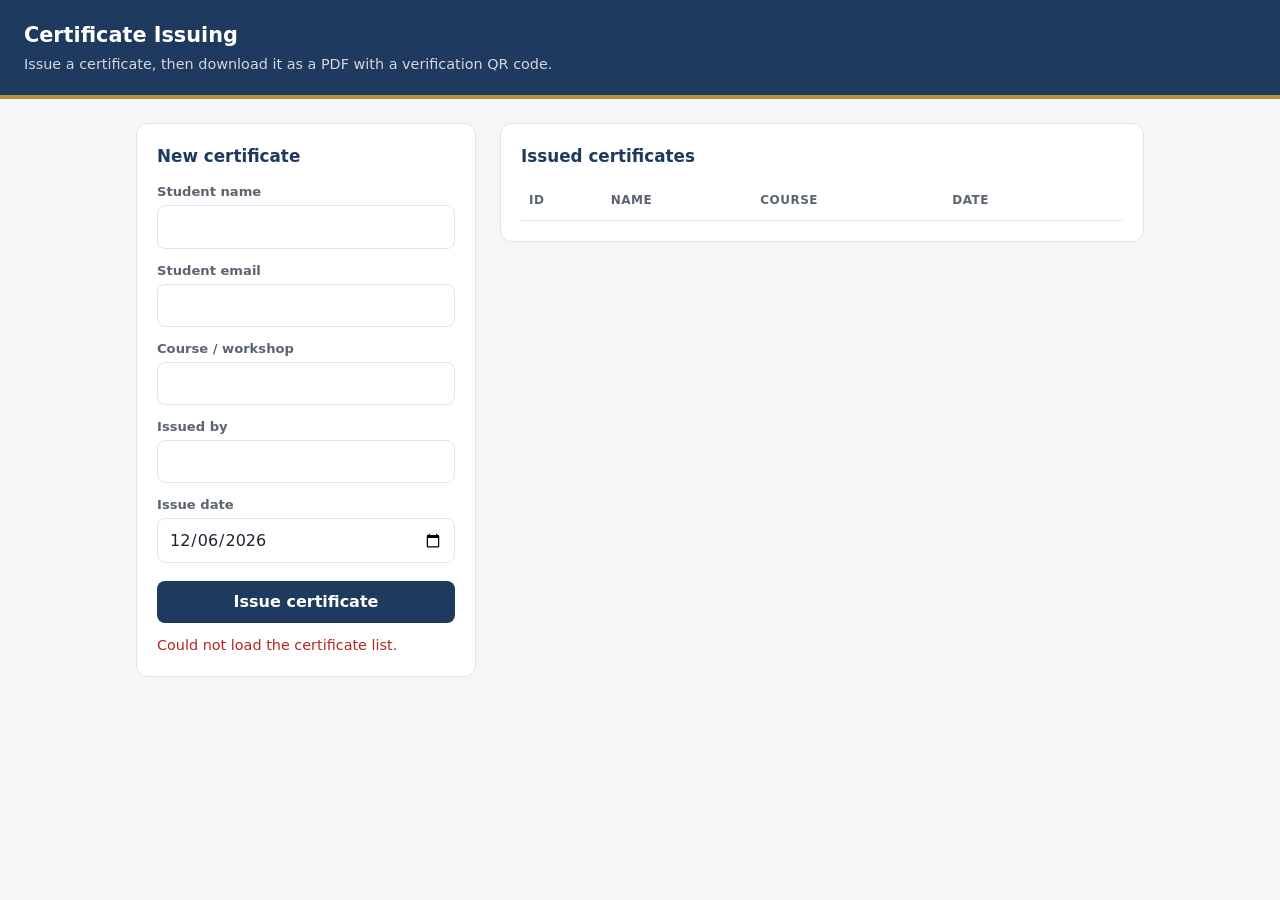
==== templates/issue.html @ 847aa244 "Add certificate PDF with QR code and issuing page" ====
<!doctype html>
<html lang="en">
<head>
  <meta charset="utf-8">
  <meta name="viewport" content="width=device-width, initial-scale=1">
  <title>Issue Certificates</title>
  <style>
    :root {
      --navy: #1f3a5f; --gold: #b8923b; --bg: #f5f6f8; --card: #ffffff;
      --text: #1d2733; --muted: #5b6470; --line: #e2e5ea;
      --ok: #1d7a46; --err: #b3261e;
    }
    * { box-sizing: border-box; }
    body { margin: 0; font-family: system-ui, -apple-system, "Segoe UI", Roboto, sans-serif;
           background: var(--bg); color: var(--text); line-height: 1.45; }
    header { background: var(--navy); color: #fff; padding: 20px 24px; border-bottom: 4px solid var(--gold); }
    header h1 { margin: 0; font-size: 1.3rem; }
    header p { margin: 4px 0 0; opacity: .8; font-size: .9rem; }
    main { max-width: 1040px; margin: 24px auto; padding: 0 16px; display: grid; gap: 24px;
           grid-template-columns: minmax(0, 1fr); align-items: start; }
    @media (min-width: 860px) { main { grid-template-columns: 340px minmax(0, 1fr); } }
    .card { background: var(--card); border: 1px solid var(--line); border-radius: 12px; padding: 20px; }
    h2 { margin: 0 0 14px; font-size: 1.05rem; color: var(--navy); }
    label { display: block; font-size: .82rem; font-weight: 600; margin: 12px 0 4px; color: var(--muted); }
    input { width: 100%; padding: 9px 11px; border: 1px solid var(--line); border-radius: 8px;
            font: inherit; background: #fff; color: var(--text); }
    input:focus { outline: 2px solid var(--gold); outline-offset: 1px; border-color: var(--gold); }
    .btn { display: inline-block; padding: 9px 16px; border: 0; border-radius: 8px; background: var(--navy);
           color: #fff; font: inherit; font-weight: 600; text-decoration: none; cursor: pointer; }
    .btn:hover { background: #162b47; }
    .btn:disabled { opacity: .6; cursor: wait; }
    .btn.secondary { background: #fff; color: var(--navy); border: 1px solid var(--navy); }
    .btn.secondary:hover { background: #eef2f7; }
    .btn.small { padding: 5px 10px; font-size: .82rem; }
    form .btn { width: 100%; margin-top: 18px; }
    .msg { margin-top: 12px; font-size: .9rem; color: var(--err); min-height: 1.2em; }
    #result { margin-top: 18px; padding-top: 16px; border-top: 1px dashed var(--line); text-align: center; }
    #result h3 { margin: 0 0 6px; color: var(--ok); font-size: 1rem; }
    #result img { margin: 10px 0; border: 1px solid var(--line); border-radius: 8px; padding: 6px; background: #fff; }
    .actions { display: flex; gap: 8px; justify-content: center; flex-wrap: wrap; }
    .mono { font-family: ui-monospace, Consolas, monospace; font-size: .85rem; word-break: break-all; }
    .table-wrap { overflow-x: auto; }
    table { width: 100%; border-collapse: collapse; font-size: .9rem; }
    th, td { text-align: left; padding: 10px 8px; border-bottom: 1px solid var(--line); vertical-align: middle; }
    th { font-size: .75rem; text-transform: uppercase; letter-spacing: .04em; color: var(--muted); }
    td.row-actions { white-space: nowrap; display: flex; gap: 6px; }
    #empty { color: var(--muted); text-align: center; padding: 24px 0 8px; }
  </style>
</head>
<body>
  <header>
    <h1>Certificate Issuing</h1>
    <p>Issue a certificate, then download it as a PDF with a verification QR code.</p>
  </header>

  <main>
    <section class="card">
      <h2>New certificate</h2>
      <form id="issue-form" autocomplete="off">
        <label for="name">Student name</label>
        <input id="name" name="name" required maxlength="120">

        <label for="email">Student email</label>
        <input id="email" name="email" type="email" required maxlength="160">

        <label for="course_name">Course / workshop</label>
        <input id="course_name" name="course_name" required maxlength="160">

        <label for="issued_by">Issued by</label>
        <input id="issued_by" name="issued_by" required maxlength="160">

        <label for="issue_date">Issue date</label>
        <input id="issue_date" name="issue_date" type="date" required>

        <button class="btn" type="submit">Issue certificate</button>
        <div class="msg" id="msg" role="alert"></div>
      </form>
      <div id="result" hidden></div>
    </section>

    <section class="card">
      <h2>Issued certificates</h2>
      <div class="table-wrap">
        <table>
          <thead>
            <tr><th>ID</th><th>Name</th><th>Course</th><th>Date</th><th></th></tr>
          </thead>
          <tbody id="rows"></tbody>
        </table>
      </div>
      <p id="empty" hidden>No certificates yet. Issue the first one.</p>
    </section>
  </main>

  <script>
    const $ = (selector) => document.querySelector(selector);
    const form = $("#issue-form");
    const msg = $("#msg");
    const result = $("#result");
    const rows = $("#rows");
    const empty = $("#empty");

    // Build elements with textContent only, so names typed by users can never inject HTML.
    function el(tag, props = {}, ...children) {
      const node = Object.assign(document.createElement(tag), props);
      children.forEach((child) => node.append(child));
      return node;
    }

    function setDefaultDate() {
      const local = new Date(Date.now() - new Date().getTimezoneOffset() * 60000);
      $("#issue_date").value = local.toISOString().slice(0, 10);
    }

    function setMessage(text) {
      msg.textContent = text || "";
    }

    function showResult(id) {
      const enc = encodeURIComponent(id);
      result.replaceChildren(
        el("h3", { textContent: "Certificate issued" }),
        el("div", { className: "mono", textContent: id }),
        el("img", { src: `/certificates/${enc}/qr.svg`, alt: `QR code for ${id}`, width: 140, height: 140 }),
        el("div", { className: "actions" },
          el("a", { className: "btn", href: `/certificates/${enc}/pdf`, textContent: "Download PDF" }),
          el("a", { className: "btn secondary", href: `/certificates/${enc}/preview`,
                    target: "_blank", rel: "noopener", textContent: "Preview" })
        )
      );
      result.hidden = false;
    }

    async function loadList() {
      try {
        const res = await fetch("/certificates");
        const list = await res.json();
        rows.replaceChildren(...list.map((c) => {
          const enc = encodeURIComponent(c.certificate_id);
          return el("tr", {},
            el("td", { className: "mono", textContent: c.certificate_id }),
            el("td", { textContent: c.name }),
            el("td", { textContent: c.course_name }),
            el("td", { textContent: c.issue_date }),
            el("td", { className: "row-actions" },
              el("a", { className: "btn small", href: `/certificates/${enc}/pdf`, textContent: "PDF" }),
              el("a", { className: "btn small secondary", href: `/certificates/${enc}/preview`,
                        target: "_blank", rel: "noopener", textContent: "View" })
            )
          );
        }));
        empty.hidden = list.length > 0;
      } catch (err) {
        setMessage("Could not load the certificate list.");
      }
    }

    form.addEventListener("submit", async (event) => {
      event.preventDefault();
      setMessage("");
      const button = form.querySelector("button[type=submit]");
      button.disabled = true;
      button.textContent = "Issuing...";
      try {
        const res = await fetch("/certificates", {
          method: "POST",
          headers: { "Content-Type": "application/json" },
          body: JSON.stringify(Object.fromEntries(new FormData(form))),
        });
        const data = await res.json();
        if (!res.ok) throw new Error(data.error || "Could not issue the certificate.");
        showResult(data.certificate_id);
        form.reset();
        setDefaultDate();
        await loadList();
      } catch (err) {
        setMessage(err.message);
      } finally {
        button.disabled = false;
        button.textContent = "Issue certificate";
      }
    });

    setDefaultDate();
    loadList();
  </script>
</body>
</html>
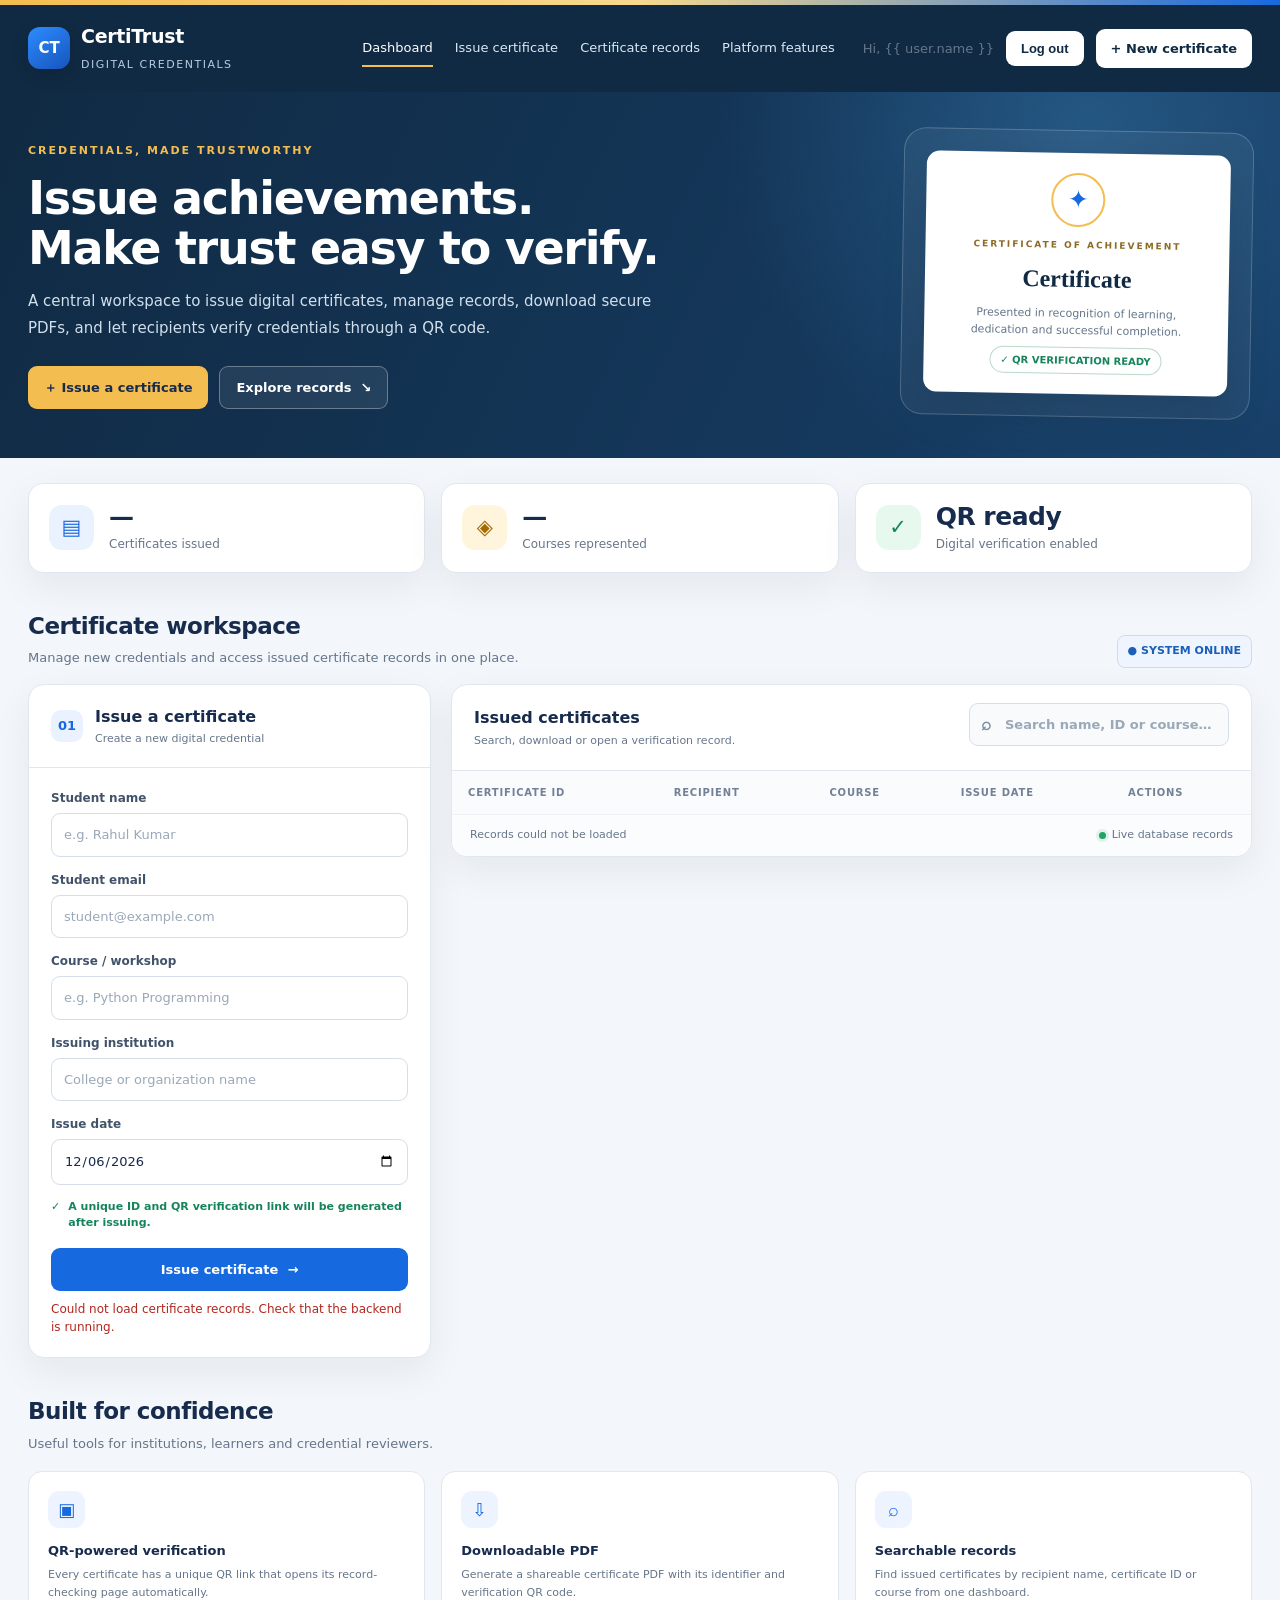
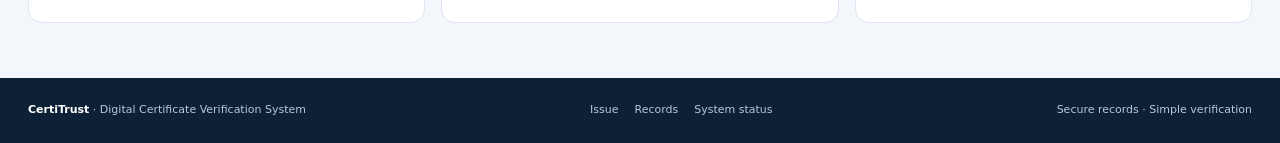
==== commit f31d2686: "Updated Frontend with errors" ====
--- a/templates/issue.html
+++ b/templates/issue.html
@@ -1,188 +1,84 @@
 <!doctype html>
 <html lang="en">
 <head>
-  <meta charset="utf-8">
-  <meta name="viewport" content="width=device-width, initial-scale=1">
-  <title>Issue Certificates</title>
+  <meta charset="utf-8"><meta name="viewport" content="width=device-width, initial-scale=1">
+  <meta name="theme-color" content="#102a43">
+  <title>CertiTrust | Certificate Management</title>
   <style>
-    :root {
-      --navy: #1f3a5f; --gold: #b8923b; --bg: #f5f6f8; --card: #ffffff;
-      --text: #1d2733; --muted: #5b6470; --line: #e2e5ea;
-      --ok: #1d7a46; --err: #b3261e;
-    }
-    * { box-sizing: border-box; }
-    body { margin: 0; font-family: system-ui, -apple-system, "Segoe UI", Roboto, sans-serif;
-           background: var(--bg); color: var(--text); line-height: 1.45; }
-    header { background: var(--navy); color: #fff; padding: 20px 24px; border-bottom: 4px solid var(--gold); }
-    header h1 { margin: 0; font-size: 1.3rem; }
-    header p { margin: 4px 0 0; opacity: .8; font-size: .9rem; }
-    main { max-width: 1040px; margin: 24px auto; padding: 0 16px; display: grid; gap: 24px;
-           grid-template-columns: minmax(0, 1fr); align-items: start; }
-    @media (min-width: 860px) { main { grid-template-columns: 340px minmax(0, 1fr); } }
-    .card { background: var(--card); border: 1px solid var(--line); border-radius: 12px; padding: 20px; }
-    h2 { margin: 0 0 14px; font-size: 1.05rem; color: var(--navy); }
-    label { display: block; font-size: .82rem; font-weight: 600; margin: 12px 0 4px; color: var(--muted); }
-    input { width: 100%; padding: 9px 11px; border: 1px solid var(--line); border-radius: 8px;
-            font: inherit; background: #fff; color: var(--text); }
-    input:focus { outline: 2px solid var(--gold); outline-offset: 1px; border-color: var(--gold); }
-    .btn { display: inline-block; padding: 9px 16px; border: 0; border-radius: 8px; background: var(--navy);
-           color: #fff; font: inherit; font-weight: 600; text-decoration: none; cursor: pointer; }
-    .btn:hover { background: #162b47; }
-    .btn:disabled { opacity: .6; cursor: wait; }
-    .btn.secondary { background: #fff; color: var(--navy); border: 1px solid var(--navy); }
-    .btn.secondary:hover { background: #eef2f7; }
-    .btn.small { padding: 5px 10px; font-size: .82rem; }
-    form .btn { width: 100%; margin-top: 18px; }
-    .msg { margin-top: 12px; font-size: .9rem; color: var(--err); min-height: 1.2em; }
-    #result { margin-top: 18px; padding-top: 16px; border-top: 1px dashed var(--line); text-align: center; }
-    #result h3 { margin: 0 0 6px; color: var(--ok); font-size: 1rem; }
-    #result img { margin: 10px 0; border: 1px solid var(--line); border-radius: 8px; padding: 6px; background: #fff; }
-    .actions { display: flex; gap: 8px; justify-content: center; flex-wrap: wrap; }
-    .mono { font-family: ui-monospace, Consolas, monospace; font-size: .85rem; word-break: break-all; }
-    .table-wrap { overflow-x: auto; }
-    table { width: 100%; border-collapse: collapse; font-size: .9rem; }
-    th, td { text-align: left; padding: 10px 8px; border-bottom: 1px solid var(--line); vertical-align: middle; }
-    th { font-size: .75rem; text-transform: uppercase; letter-spacing: .04em; color: var(--muted); }
-    td.row-actions { white-space: nowrap; display: flex; gap: 6px; }
-    #empty { color: var(--muted); text-align: center; padding: 24px 0 8px; }
+    :root{--navy:#102a43;--navy2:#173f68;--blue:#1769e0;--blue2:#0d55bd;--gold:#f4bd50;--bg:#f3f6fa;--card:#fff;--ink:#172b4d;--muted:#66768a;--line:#dfe7f0;--green:#16845b;--shadow:0 14px 38px #102a4310}
+    *{box-sizing:border-box}html{scroll-behavior:smooth}body{margin:0;background:var(--bg);color:var(--ink);font-family:Inter,system-ui,-apple-system,"Segoe UI",sans-serif;line-height:1.5}
+    a{color:inherit;text-decoration:none}.topline{height:5px;background:linear-gradient(90deg,var(--gold),#f7d98e,var(--blue))}.navbar{background:var(--navy);color:#fff}.nav-inner{max-width:1320px;margin:auto;padding:17px 28px;display:flex;align-items:center;gap:28px}.brand{display:flex;align-items:center;gap:11px;min-width:235px}.brand-mark{width:42px;height:42px;border-radius:12px;background:linear-gradient(145deg,#2d8cff,#1654bd);display:grid;place-items:center;font-weight:900;font-size:15px;box-shadow:0 6px 16px #0002}.brand-name{font-weight:800;font-size:19px;letter-spacing:-.3px}.brand-sub{font-size:11px;color:#b9cce0;letter-spacing:1.5px;text-transform:uppercase}.navlinks{display:flex;align-items:center;gap:22px;margin-left:auto;font-size:13px;color:#dce8f4}.navlinks a{padding:8px 0;border-bottom:2px solid transparent}.navlinks a:hover,.navlinks a.active{color:#fff;border-color:var(--gold)}.nav-cta{padding:10px 15px;border-radius:9px;background:#fff;color:var(--navy);font-size:13px;font-weight:800}
+    .hero{background:radial-gradient(circle at 85% 10%,#245783 0,transparent 32%),linear-gradient(115deg,#102a43,#173f68);color:white;overflow:hidden}.hero-inner{max-width:1320px;margin:auto;padding:38px 28px 42px;display:grid;grid-template-columns:1.25fr .75fr;align-items:center;gap:30px}.eyebrow{font-size:11px;letter-spacing:2px;font-weight:800;color:var(--gold);text-transform:uppercase}.hero h1{font-size:clamp(30px,4vw,46px);line-height:1.1;letter-spacing:-1.3px;margin:12px 0 14px;max-width:680px}.hero p{margin:0;color:#d2e0ed;max-width:630px;font-size:15px;line-height:1.8}.hero-actions{display:flex;gap:11px;flex-wrap:wrap;margin-top:24px}.button{border:0;border-radius:9px;display:inline-flex;justify-content:center;align-items:center;gap:9px;padding:11px 16px;font:inherit;font-size:13px;font-weight:800;cursor:pointer;transition:transform .15s,background .15s}.button:hover{transform:translateY(-1px)}.button.primary{background:var(--gold);color:#172b4d}.button.primary:hover{background:#ffd16c}.button.light{background:#ffffff13;border:1px solid #ffffff52;color:white}.hero-art{justify-self:end;width:min(100%,350px);padding:22px;border:1px solid #ffffff35;background:#ffffff0d;border-radius:22px;transform:rotate(1deg)}.certificate-preview{background:#fff;color:var(--navy);border-radius:13px;padding:20px;text-align:center;box-shadow:0 18px 45px #0002}.cert-icon{width:54px;height:54px;border:2px solid var(--gold);border-radius:50%;display:grid;place-items:center;margin:0 auto 12px;font-size:25px;color:var(--blue)}.certificate-preview .mini-label{font-size:9px;letter-spacing:2px;color:#8c6b25;font-weight:800}.certificate-preview h3{font-family:Georgia,serif;font-size:24px;margin:8px 0}.certificate-preview p{font-size:11px;color:#65768a;line-height:1.6}.seal{display:inline-block;margin-top:7px;border:1px solid #b9d9c8;color:var(--green);border-radius:99px;padding:5px 10px;font-size:10px;font-weight:800}
+    .container{max-width:1320px;margin:0 auto;padding:26px 28px 55px}.stats{display:grid;grid-template-columns:repeat(3,minmax(0,1fr));gap:16px;margin-top:-1px}.stat{display:flex;align-items:center;gap:15px;background:#fff;border:1px solid var(--line);border-radius:15px;padding:19px 20px;box-shadow:var(--shadow)}.stat-icon{width:45px;height:45px;border-radius:13px;background:#eaf2ff;color:var(--blue);display:grid;place-items:center;font-size:21px}.stat:nth-child(2) .stat-icon{background:#fff5dc;color:#a66a00}.stat:nth-child(3) .stat-icon{background:#e7f8ef;color:var(--green)}.stat-number{font-size:25px;line-height:1.1;font-weight:850;letter-spacing:-.5px}.stat-label{font-size:12px;color:var(--muted);margin-top:4px}
+    .section-heading{display:flex;align-items:end;justify-content:space-between;gap:15px;margin:36px 0 16px}.section-heading h2{margin:0;font-size:23px;letter-spacing:-.5px}.section-heading p{margin:5px 0 0;color:var(--muted);font-size:13px}.section-tag{border:1px solid #cbdcf2;background:#eef5ff;color:#1b5fb8;padding:7px 10px;border-radius:8px;font-size:11px;font-weight:800;white-space:nowrap}
+    .workspace{display:grid;grid-template-columns:minmax(300px,.78fr) minmax(0,1.55fr);gap:20px;align-items:start}.panel{background:var(--card);border:1px solid var(--line);border-radius:16px;box-shadow:var(--shadow);overflow:hidden}.panel-head{padding:20px 22px;border-bottom:1px solid var(--line);display:flex;align-items:center;gap:12px}.panel-head .step{display:grid;place-items:center;width:32px;height:32px;border-radius:10px;background:#eaf2ff;color:var(--blue);font-size:13px;font-weight:900}.panel-head h3{font-size:16px;margin:0}.panel-head p{font-size:11px;color:var(--muted);margin:2px 0 0}.panel-body{padding:21px 22px}.field{margin-bottom:14px}label{display:block;font-size:12px;font-weight:750;margin-bottom:6px;color:#40536b}input{width:100%;padding:11px 12px;border:1px solid #d4deea;border-radius:9px;font:inherit;font-size:13px;background:#fff;color:var(--ink);transition:border .15s,box-shadow .15s}input:focus{outline:none;border-color:var(--blue);box-shadow:0 0 0 3px #1769e01a}input::placeholder{color:#9aa8b8}.form-note{display:flex;gap:8px;align-items:start;font-size:11px;color:var(--muted);line-height:1.5;margin:8px 0 16px}.form-note span{color:var(--green);font-weight:900}.submit{width:100%;background:var(--blue);color:white;padding:12px}.submit:hover{background:var(--blue2)}.msg{font-size:12px;color:#b3261e;min-height:17px;margin-top:9px}.result{margin-top:14px;padding:14px;border:1px solid #cbe8d5;background:#f0fbf4;border-radius:12px;text-align:center}.result h3{margin:0 0 5px;color:var(--green);font-size:14px}.result .mono{font-family:ui-monospace,Consolas,monospace;font-size:12px;overflow-wrap:anywhere}.result img{display:block;margin:12px auto;border:1px solid var(--line);border-radius:9px;padding:5px;background:#fff}.actions{display:flex;gap:7px;justify-content:center;flex-wrap:wrap}.button.small{padding:8px 10px;font-size:11px}.button.outline{background:#fff;color:var(--navy);border:1px solid #bdcadd}
+    .list-head{display:flex;justify-content:space-between;align-items:center;gap:14px;padding:18px 22px;border-bottom:1px solid var(--line)}.list-title{font-size:16px;font-weight:800}.list-subtitle{font-size:11px;color:var(--muted);margin-top:3px}.search{position:relative;width:min(100%,260px)}.search input{padding-left:35px;background:#f8fafc}.search-icon{position:absolute;left:12px;top:9px;color:#7b8da1;font-size:17px}.table-wrap{overflow:auto}table{width:100%;border-collapse:collapse;white-space:nowrap}th,td{text-align:left;padding:14px 16px;border-bottom:1px solid #edf1f6;vertical-align:middle}th{background:#f9fbfd;color:#738195;font-size:10px;letter-spacing:.8px;text-transform:uppercase;font-weight:850}td{font-size:12px;color:#30445c}tbody tr:hover{background:#f8fbff}.mono{font-family:ui-monospace,Consolas,monospace;font-size:11px}.name-cell{font-weight:750;color:#203b5a}.course-pill{display:inline-block;background:#eef4fb;color:#365b84;border-radius:6px;padding:4px 7px;font-size:10px;font-weight:750}.row-actions{display:flex;gap:6px}.empty{padding:35px 16px;text-align:center;color:var(--muted);font-size:13px}.empty strong{display:block;color:var(--ink);margin-bottom:4px}.table-foot{display:flex;align-items:center;justify-content:space-between;gap:10px;padding:12px 18px;color:var(--muted);font-size:11px;background:#fbfcfe}.table-foot .live{display:inline-flex;align-items:center;gap:6px}.dot{width:7px;height:7px;border-radius:50%;background:#20a464;box-shadow:0 0 0 3px #20a46420}
+    .features{display:grid;grid-template-columns:repeat(3,minmax(0,1fr));gap:16px;margin-top:18px}.feature{padding:19px;background:#fff;border:1px solid var(--line);border-radius:14px}.feature-icon{width:37px;height:37px;border-radius:11px;display:grid;place-items:center;background:#edf4ff;color:var(--blue);font-size:18px}.feature h3{margin:13px 0 5px;font-size:13px}.feature p{margin:0;color:var(--muted);font-size:11px;line-height:1.7}.footer{background:#0c2135;color:#b8c8d9;padding:24px 28px}.footer-inner{max-width:1320px;margin:auto;display:flex;justify-content:space-between;align-items:center;gap:15px;font-size:11px}.footer strong{color:white}.footer-links{display:flex;gap:16px}.footer a:hover{color:white}
+    @media(max-width:980px){.hero-inner{grid-template-columns:1fr .65fr}.workspace{grid-template-columns:1fr}.navlinks{gap:12px}.brand{min-width:auto}}@media(max-width:700px){.nav-inner{padding:14px 18px;flex-wrap:wrap}.navlinks{order:3;width:100%;overflow:auto;margin:0}.nav-cta{margin-left:auto}.hero-inner{grid-template-columns:1fr;padding:31px 20px}.hero-art{display:none}.container{padding:20px 16px 40px}.stats{grid-template-columns:1fr}.section-heading{align-items:start;flex-direction:column}.features{grid-template-columns:1fr}.list-head{align-items:start;flex-direction:column}.search{width:100%}.panel-body{padding:17px}.panel-head{padding:17px}.footer-inner{flex-direction:column;align-items:start}.workspace{gap:15px}}
+  
+    .account-links{display:flex;align-items:center;gap:10px;font-size:13px;color:var(--muted)}.account-links form{margin:0}.account-links button{border:1px solid var(--line);background:#fff;color:var(--navy);padding:9px 12px;border-radius:9px;font-weight:700}
+    @media(max-width:760px){.nav-inner{flex-wrap:wrap;gap:12px;padding:12px 16px}.navlinks{order:3;width:100%;overflow-x:auto;white-space:nowrap;gap:18px;padding-bottom:4px}.nav-cta{font-size:12px;padding:9px 11px}.user-chip{display:none}.hero-inner{grid-template-columns:1fr!important;padding:30px 18px!important}.hero-art{display:none!important}.container{padding-left:14px!important;padding-right:14px!important}.workspace{grid-template-columns:1fr!important}.panel{min-width:0}.table-wrap{overflow-x:auto}.table-wrap table{min-width:650px}.stats{grid-template-columns:1fr!important;gap:10px}.section-heading{align-items:flex-start;gap:12px;flex-direction:column}.list-head{align-items:stretch!important}.search{width:100%!important}.footer-inner{gap:12px;padding:18px!important}.account-links{margin-left:auto}}
+
   </style>
 </head>
 <body>
-  <header>
-    <h1>Certificate Issuing</h1>
-    <p>Issue a certificate, then download it as a PDF with a verification QR code.</p>
-  </header>
-
-  <main>
-    <section class="card">
-      <h2>New certificate</h2>
-      <form id="issue-form" autocomplete="off">
-        <label for="name">Student name</label>
-        <input id="name" name="name" required maxlength="120">
-
-        <label for="email">Student email</label>
-        <input id="email" name="email" type="email" required maxlength="160">
-
-        <label for="course_name">Course / workshop</label>
-        <input id="course_name" name="course_name" required maxlength="160">
-
-        <label for="issued_by">Issued by</label>
-        <input id="issued_by" name="issued_by" required maxlength="160">
-
-        <label for="issue_date">Issue date</label>
-        <input id="issue_date" name="issue_date" type="date" required>
-
-        <button class="btn" type="submit">Issue certificate</button>
-        <div class="msg" id="msg" role="alert"></div>
-      </form>
-      <div id="result" hidden></div>
+  <div class="topline"></div>
+  <nav class="navbar"><div class="nav-inner">
+    <a class="brand" href="/" aria-label="CertiTrust home"><span class="brand-mark">CT</span><span><span class="brand-name">CertiTrust</span><br><span class="brand-sub">Digital credentials</span></span></a>
+    <div class="navlinks"><a class="active" href="#dashboard">Dashboard</a><a href="#issue">Issue certificate</a><a href="#records">Certificate records</a><a href="#features">Platform features</a></div>
+    <div style="display:flex;align-items:center;gap:12px"><span class="user-chip" style="font-size:13px;color:var(--muted)">Hi, {{ user.name }}</span><form method="post" action="/logout" style="margin:0"><button class="nav-cta" type="submit" style="border:0;cursor:pointer">Log out</button></form><a class="nav-cta" href="#issue">+ New certificate</a></div>
+  </div></nav>
+  <section class="hero"><div class="hero-inner">
+    <div><span class="eyebrow">CREDENTIALS, MADE TRUSTWORTHY</span><h1>Issue achievements.<br>Make trust easy to verify.</h1><p>A central workspace to issue digital certificates, manage records, download secure PDFs, and let recipients verify credentials through a QR code.</p><div class="hero-actions"><a class="button primary" href="#issue">＋ Issue a certificate</a><a class="button light" href="#records">Explore records <span aria-hidden="true">↘</span></a></div></div>
+    <div class="hero-art" aria-hidden="true"><div class="certificate-preview"><div class="cert-icon">✦</div><div class="mini-label">CERTIFICATE OF ACHIEVEMENT</div><h3>Certificate</h3><p>Presented in recognition of learning,<br>dedication and successful completion.</p><div class="seal">✓ QR VERIFICATION READY</div></div></div>
+  </div></section>
+  <div class="container" id="dashboard">
+    <section class="stats" aria-label="Certificate statistics">
+      <div class="stat"><div class="stat-icon">▤</div><div><div class="stat-number" id="total-count">—</div><div class="stat-label">Certificates issued</div></div></div>
+      <div class="stat"><div class="stat-icon">◈</div><div><div class="stat-number" id="course-count">—</div><div class="stat-label">Courses represented</div></div></div>
+      <div class="stat"><div class="stat-icon">✓</div><div><div class="stat-number" id="verified-count">QR ready</div><div class="stat-label">Digital verification enabled</div></div></div>
     </section>
-
-    <section class="card">
-      <h2>Issued certificates</h2>
-      <div class="table-wrap">
-        <table>
-          <thead>
-            <tr><th>ID</th><th>Name</th><th>Course</th><th>Date</th><th></th></tr>
-          </thead>
-          <tbody id="rows"></tbody>
-        </table>
-      </div>
-      <p id="empty" hidden>No certificates yet. Issue the first one.</p>
-    </section>
-  </main>
-
+    <div class="section-heading"><div><h2>Certificate workspace</h2><p>Manage new credentials and access issued certificate records in one place.</p></div><span class="section-tag">● SYSTEM ONLINE</span></div>
+    <div class="workspace">
+      <section class="panel" id="issue"><div class="panel-head"><span class="step">01</span><div><h3>Issue a certificate</h3><p>Create a new digital credential</p></div></div>
+        <div class="panel-body"><form id="issue-form" autocomplete="off">
+          <div class="field"><label for="name">Student name</label><input id="name" name="name" placeholder="e.g. Rahul Kumar" required maxlength="120"></div>
+          <div class="field"><label for="email">Student email</label><input id="email" name="email" type="email" placeholder="student@example.com" required maxlength="160"></div>
+          <div class="field"><label for="course_name">Course / workshop</label><input id="course_name" name="course_name" placeholder="e.g. Python Programming" required maxlength="160"></div>
+          <div class="field"><label for="issued_by">Issuing institution</label><input id="issued_by" name="issued_by" placeholder="College or organization name" required maxlength="160"></div>
+          <div class="field"><label for="issue_date">Issue date</label><input id="issue_date" name="issue_date" type="date" required></div>
+          <div class="form-note"><span>✓</span><span>A unique ID and QR verification link will be generated after issuing.</span></div>
+          <button class="button submit" type="submit">Issue certificate <span aria-hidden="true">→</span></button><div class="msg" id="msg" role="alert"></div>
+        </form><div id="result" hidden></div></div>
+      </section>
+      <section class="panel" id="records"><div class="list-head"><div><div class="list-title">Issued certificates</div><div class="list-subtitle">Search, download or open a verification record.</div></div><label class="search"><span class="search-icon">⌕</span><input id="record-search" aria-label="Search certificates" placeholder="Search name, ID or course…"></label></div>
+        <div class="table-wrap"><table><thead><tr><th>Certificate ID</th><th>Recipient</th><th>Course</th><th>Issue date</th><th>Actions</th></tr></thead><tbody id="rows"></tbody></table><div id="empty" class="empty" hidden><strong>No certificates found</strong>Try a different search or issue your first certificate.</div></div>
+        <div class="table-foot"><span id="list-count">Loading records…</span><span class="live"><span class="dot"></span> Live database records</span></div>
+      </section>
+    </div>
+    <div class="section-heading" id="features"><div><h2>Built for confidence</h2><p>Useful tools for institutions, learners and credential reviewers.</p></div></div>
+    <section class="features"><article class="feature"><div class="feature-icon">▣</div><h3>QR-powered verification</h3><p>Every certificate has a unique QR link that opens its record-checking page automatically.</p></article><article class="feature"><div class="feature-icon">⇩</div><h3>Downloadable PDF</h3><p>Generate a shareable certificate PDF with its identifier and verification QR code.</p></article><article class="feature"><div class="feature-icon">⌕</div><h3>Searchable records</h3><p>Find issued certificates by recipient name, certificate ID or course from one dashboard.</p></article></section>
+  </div>
+  <footer class="footer"><div class="footer-inner"><div><strong>CertiTrust</strong> · Digital Certificate Verification System</div><div class="footer-links"><a href="#issue">Issue</a><a href="#records">Records</a><a href="/health" target="_blank" rel="noopener">System status</a></div><div>Secure records · Simple verification</div></div></footer>
   <script>
     const $ = (selector) => document.querySelector(selector);
-    const form = $("#issue-form");
-    const msg = $("#msg");
-    const result = $("#result");
-    const rows = $("#rows");
-    const empty = $("#empty");
-
-    // Build elements with textContent only, so names typed by users can never inject HTML.
-    function el(tag, props = {}, ...children) {
-      const node = Object.assign(document.createElement(tag), props);
-      children.forEach((child) => node.append(child));
-      return node;
+    const form = $("#issue-form"), msg = $("#msg"), result = $("#result"), rows = $("#rows"), empty = $("#empty");
+    const searchBox = $("#record-search"); let allCertificates = [];
+    function el(tag, props = {}, ...children) { const node = Object.assign(document.createElement(tag), props); children.forEach(child => node.append(child)); return node; }
+    function setDefaultDate() { const local = new Date(Date.now() - new Date().getTimezoneOffset() * 60000); $("#issue_date").value = local.toISOString().slice(0,10); }
+    function setMessage(text) { msg.textContent = text || ""; }
+    function showResult(id) { const enc = encodeURIComponent(id); result.className = "result"; result.replaceChildren(el("h3", {textContent:"✓ Certificate issued successfully"}), el("div", {className:"mono",textContent:id}), el("img", {src:`/certificates/${enc}/qr.svg`,alt:`QR code for ${id}`,width:132,height:132}), el("div", {className:"actions"}, el("a",{className:"button small",href:`/certificates/${enc}/pdf`,textContent:"Download PDF"}),el("a",{className:"button small outline",href:`/verify/${enc}`,target:"_blank",rel:"noopener",textContent:"Open verification"}))); result.hidden=false; }
+    function renderList() {
+      const query = searchBox.value.trim().toLowerCase();
+      const filtered = allCertificates.filter(c => [c.certificate_id,c.name,c.course_name,c.issued_by,c.issue_date].some(v => String(v || "").toLowerCase().includes(query)));
+      rows.replaceChildren(...filtered.map(c => { const enc=encodeURIComponent(c.certificate_id); return el("tr",{},el("td",{className:"mono",textContent:c.certificate_id}),el("td",{className:"name-cell",textContent:c.name}),el("td",{},el("span",{className:"course-pill",textContent:c.course_name})),el("td",{textContent:c.issue_date}),el("td",{className:"row-actions"},el("a",{className:"button small",href:`/certificates/${enc}/pdf`,textContent:"PDF"}),el("a",{className:"button small outline",href:`/verify/${enc}`,textContent:"Verify",target:"_blank",rel:"noopener"}))); }));
+      empty.hidden = filtered.length > 0; $("#list-count").textContent = `${filtered.length} of ${allCertificates.length} certificate${allCertificates.length===1?"":"s"} shown`;
+      $("#total-count").textContent = allCertificates.length; $("#course-count").textContent = new Set(allCertificates.map(c => String(c.course_name || "").trim().toLowerCase()).filter(Boolean)).size;
     }
-
-    function setDefaultDate() {
-      const local = new Date(Date.now() - new Date().getTimezoneOffset() * 60000);
-      $("#issue_date").value = local.toISOString().slice(0, 10);
-    }
-
-    function setMessage(text) {
-      msg.textContent = text || "";
-    }
-
-    function showResult(id) {
-      const enc = encodeURIComponent(id);
-      result.replaceChildren(
-        el("h3", { textContent: "Certificate issued" }),
-        el("div", { className: "mono", textContent: id }),
-        el("img", { src: `/certificates/${enc}/qr.svg`, alt: `QR code for ${id}`, width: 140, height: 140 }),
-        el("div", { className: "actions" },
-          el("a", { className: "btn", href: `/certificates/${enc}/pdf`, textContent: "Download PDF" }),
-          el("a", { className: "btn secondary", href: `/certificates/${enc}/preview`,
-                    target: "_blank", rel: "noopener", textContent: "Preview" })
-        )
-      );
-      result.hidden = false;
-    }
-
-    async function loadList() {
-      try {
-        const res = await fetch("/certificates");
-        const list = await res.json();
-        rows.replaceChildren(...list.map((c) => {
-          const enc = encodeURIComponent(c.certificate_id);
-          return el("tr", {},
-            el("td", { className: "mono", textContent: c.certificate_id }),
-            el("td", { textContent: c.name }),
-            el("td", { textContent: c.course_name }),
-            el("td", { textContent: c.issue_date }),
-            el("td", { className: "row-actions" },
-              el("a", { className: "btn small", href: `/certificates/${enc}/pdf`, textContent: "PDF" }),
-              el("a", { className: "btn small secondary", href: `/certificates/${enc}/preview`,
-                        target: "_blank", rel: "noopener", textContent: "View" })
-            )
-          );
-        }));
-        empty.hidden = list.length > 0;
-      } catch (err) {
-        setMessage("Could not load the certificate list.");
-      }
-    }
-
-    form.addEventListener("submit", async (event) => {
-      event.preventDefault();
-      setMessage("");
-      const button = form.querySelector("button[type=submit]");
-      button.disabled = true;
-      button.textContent = "Issuing...";
-      try {
-        const res = await fetch("/certificates", {
-          method: "POST",
-          headers: { "Content-Type": "application/json" },
-          body: JSON.stringify(Object.fromEntries(new FormData(form))),
-        });
-        const data = await res.json();
-        if (!res.ok) throw new Error(data.error || "Could not issue the certificate.");
-        showResult(data.certificate_id);
-        form.reset();
-        setDefaultDate();
-        await loadList();
-      } catch (err) {
-        setMessage(err.message);
-      } finally {
-        button.disabled = false;
-        button.textContent = "Issue certificate";
-      }
-    });
-
-    setDefaultDate();
-    loadList();
+    async function loadList() { try { const res=await fetch("/certificates"); if(!res.ok) throw new Error(); allCertificates=await res.json(); renderList(); } catch(err) { setMessage("Could not load certificate records. Check that the backend is running."); $("#list-count").textContent="Records could not be loaded"; } }
+    searchBox.addEventListener("input",renderList);
+    form.addEventListener("submit",async event=>{ event.preventDefault(); setMessage(""); const button=form.querySelector("button[type=submit]"); button.disabled=true; button.textContent="Issuing certificate…"; try { const res=await fetch("/certificates",{method:"POST",headers:{"Content-Type":"application/json"},body:JSON.stringify(Object.fromEntries(new FormData(form)))}); const data=await res.json(); if(!res.ok) throw new Error(data.error||"Could not issue the certificate."); showResult(data.certificate_id); form.reset(); setDefaultDate(); await loadList(); } catch(err) { setMessage(err.message || "Something went wrong. Please try again."); } finally { button.disabled=false; button.innerHTML='Issue certificate <span aria-hidden="true">→</span>'; } });
+    setDefaultDate(); loadList();
   </script>
 </body>
-</html>+</html>
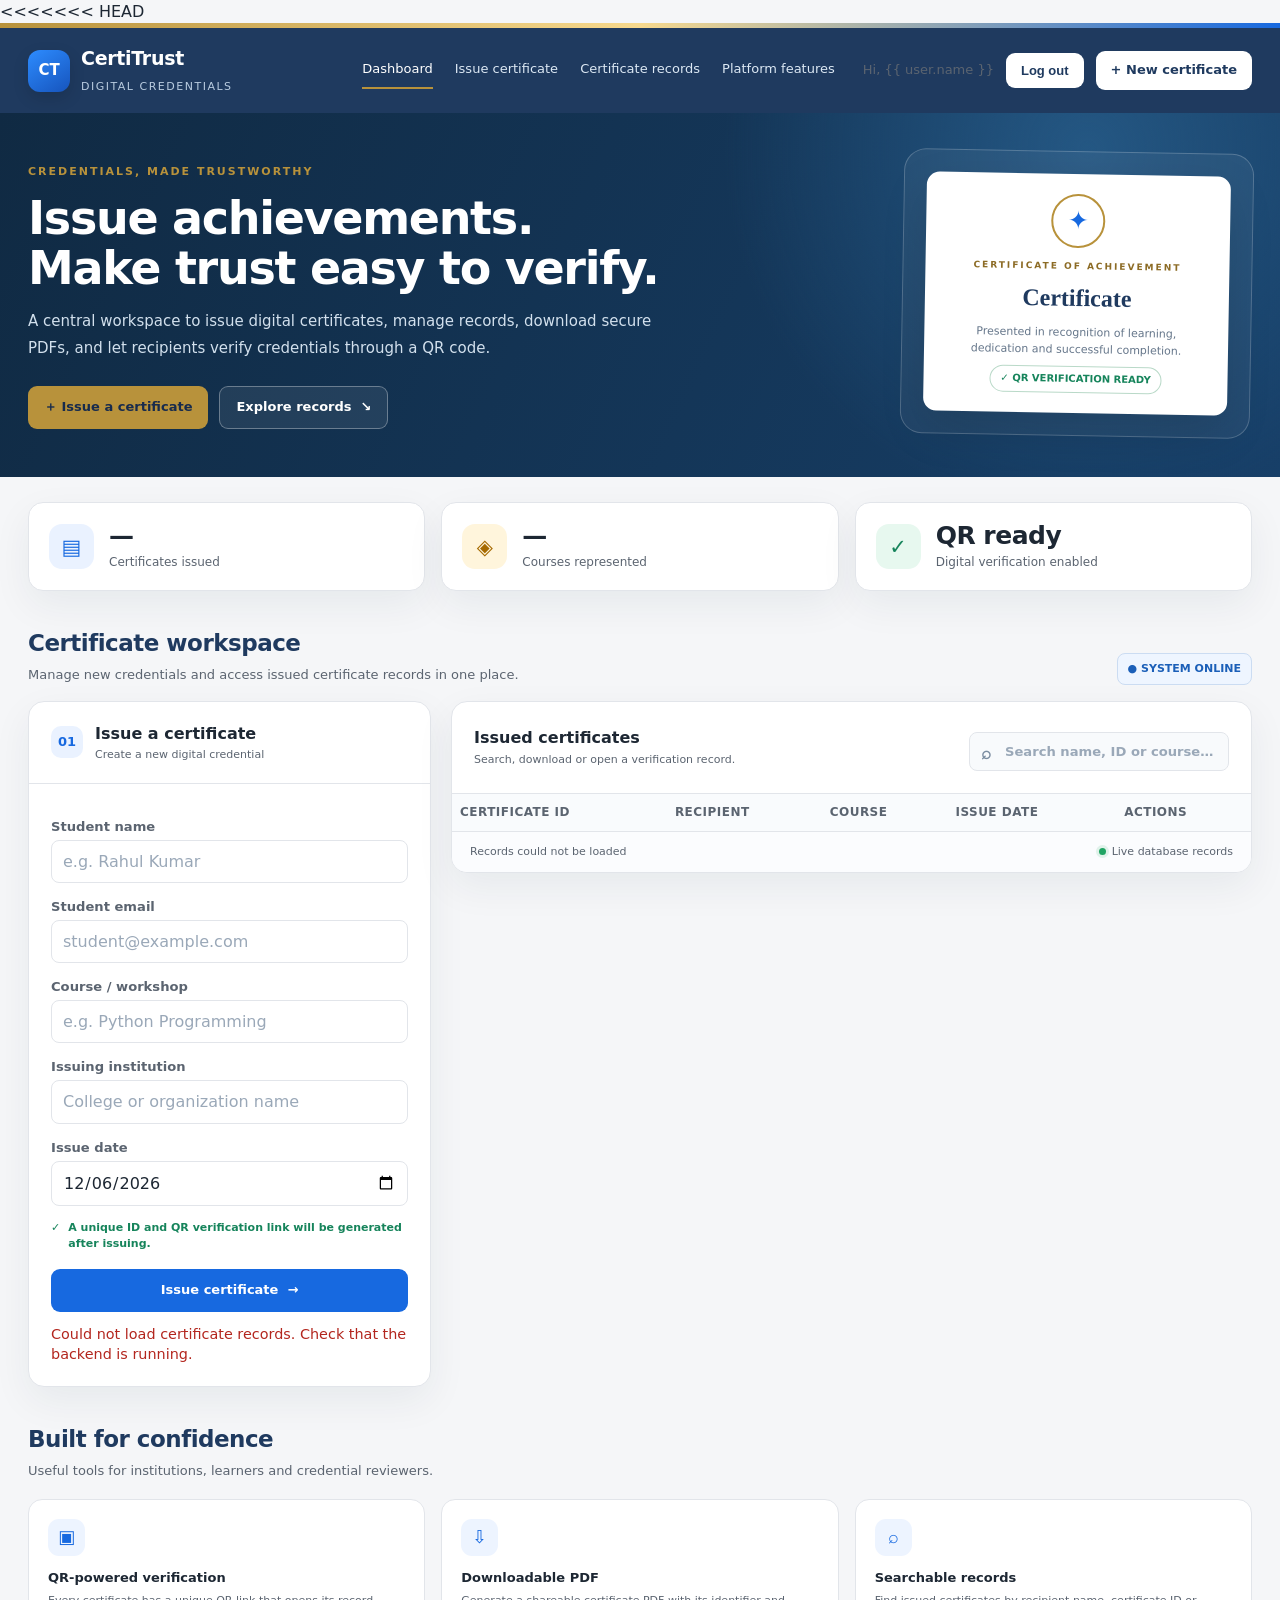
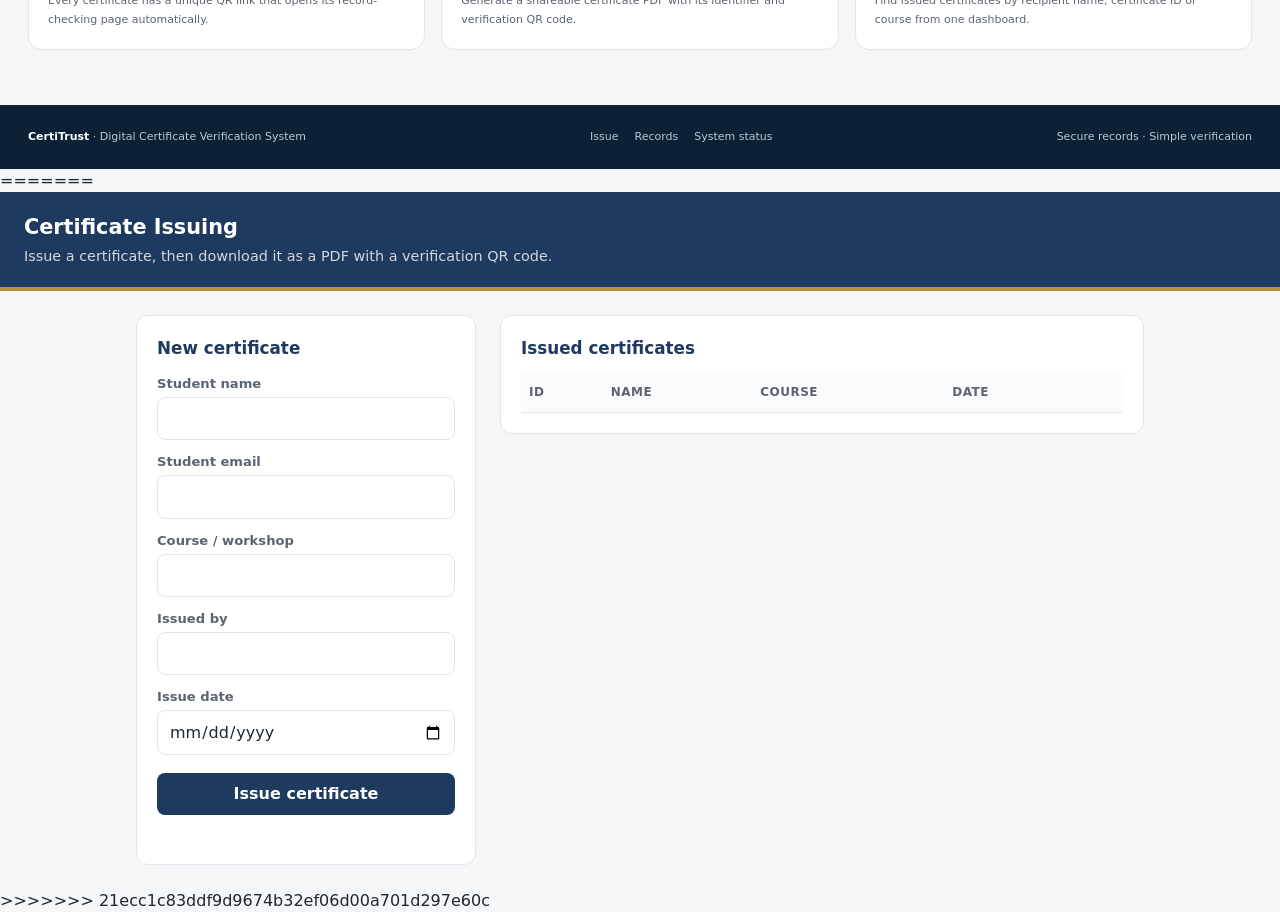
==== commit a9f42944: "Frontend Changes" ====
--- a/templates/issue.html
+++ b/templates/issue.html
@@ -1,6 +1,7 @@
 <!doctype html>
 <html lang="en">
 <head>
+<<<<<<< HEAD
   <meta charset="utf-8"><meta name="viewport" content="width=device-width, initial-scale=1">
   <meta name="theme-color" content="#102a43">
   <title>CertiTrust | Certificate Management</title>
@@ -82,3 +83,190 @@
   </script>
 </body>
 </html>
+=======
+  <meta charset="utf-8">
+  <meta name="viewport" content="width=device-width, initial-scale=1">
+  <title>Issue Certificates</title>
+  <style>
+    :root {
+      --navy: #1f3a5f; --gold: #b8923b; --bg: #f5f6f8; --card: #ffffff;
+      --text: #1d2733; --muted: #5b6470; --line: #e2e5ea;
+      --ok: #1d7a46; --err: #b3261e;
+    }
+    * { box-sizing: border-box; }
+    body { margin: 0; font-family: system-ui, -apple-system, "Segoe UI", Roboto, sans-serif;
+           background: var(--bg); color: var(--text); line-height: 1.45; }
+    header { background: var(--navy); color: #fff; padding: 20px 24px; border-bottom: 4px solid var(--gold); }
+    header h1 { margin: 0; font-size: 1.3rem; }
+    header p { margin: 4px 0 0; opacity: .8; font-size: .9rem; }
+    main { max-width: 1040px; margin: 24px auto; padding: 0 16px; display: grid; gap: 24px;
+           grid-template-columns: minmax(0, 1fr); align-items: start; }
+    @media (min-width: 860px) { main { grid-template-columns: 340px minmax(0, 1fr); } }
+    .card { background: var(--card); border: 1px solid var(--line); border-radius: 12px; padding: 20px; }
+    h2 { margin: 0 0 14px; font-size: 1.05rem; color: var(--navy); }
+    label { display: block; font-size: .82rem; font-weight: 600; margin: 12px 0 4px; color: var(--muted); }
+    input { width: 100%; padding: 9px 11px; border: 1px solid var(--line); border-radius: 8px;
+            font: inherit; background: #fff; color: var(--text); }
+    input:focus { outline: 2px solid var(--gold); outline-offset: 1px; border-color: var(--gold); }
+    .btn { display: inline-block; padding: 9px 16px; border: 0; border-radius: 8px; background: var(--navy);
+           color: #fff; font: inherit; font-weight: 600; text-decoration: none; cursor: pointer; }
+    .btn:hover { background: #162b47; }
+    .btn:disabled { opacity: .6; cursor: wait; }
+    .btn.secondary { background: #fff; color: var(--navy); border: 1px solid var(--navy); }
+    .btn.secondary:hover { background: #eef2f7; }
+    .btn.small { padding: 5px 10px; font-size: .82rem; }
+    form .btn { width: 100%; margin-top: 18px; }
+    .msg { margin-top: 12px; font-size: .9rem; color: var(--err); min-height: 1.2em; }
+    #result { margin-top: 18px; padding-top: 16px; border-top: 1px dashed var(--line); text-align: center; }
+    #result h3 { margin: 0 0 6px; color: var(--ok); font-size: 1rem; }
+    #result img { margin: 10px 0; border: 1px solid var(--line); border-radius: 8px; padding: 6px; background: #fff; }
+    .actions { display: flex; gap: 8px; justify-content: center; flex-wrap: wrap; }
+    .mono { font-family: ui-monospace, Consolas, monospace; font-size: .85rem; word-break: break-all; }
+    .table-wrap { overflow-x: auto; }
+    table { width: 100%; border-collapse: collapse; font-size: .9rem; }
+    th, td { text-align: left; padding: 10px 8px; border-bottom: 1px solid var(--line); vertical-align: middle; }
+    th { font-size: .75rem; text-transform: uppercase; letter-spacing: .04em; color: var(--muted); }
+    td.row-actions { white-space: nowrap; display: flex; gap: 6px; }
+    #empty { color: var(--muted); text-align: center; padding: 24px 0 8px; }
+  </style>
+</head>
+<body>
+  <header>
+    <h1>Certificate Issuing</h1>
+    <p>Issue a certificate, then download it as a PDF with a verification QR code.</p>
+  </header>
+
+  <main>
+    <section class="card">
+      <h2>New certificate</h2>
+      <form id="issue-form" autocomplete="off">
+        <label for="name">Student name</label>
+        <input id="name" name="name" required maxlength="120">
+
+        <label for="email">Student email</label>
+        <input id="email" name="email" type="email" required maxlength="160">
+
+        <label for="course_name">Course / workshop</label>
+        <input id="course_name" name="course_name" required maxlength="160">
+
+        <label for="issued_by">Issued by</label>
+        <input id="issued_by" name="issued_by" required maxlength="160">
+
+        <label for="issue_date">Issue date</label>
+        <input id="issue_date" name="issue_date" type="date" required>
+
+        <button class="btn" type="submit">Issue certificate</button>
+        <div class="msg" id="msg" role="alert"></div>
+      </form>
+      <div id="result" hidden></div>
+    </section>
+
+    <section class="card">
+      <h2>Issued certificates</h2>
+      <div class="table-wrap">
+        <table>
+          <thead>
+            <tr><th>ID</th><th>Name</th><th>Course</th><th>Date</th><th></th></tr>
+          </thead>
+          <tbody id="rows"></tbody>
+        </table>
+      </div>
+      <p id="empty" hidden>No certificates yet. Issue the first one.</p>
+    </section>
+  </main>
+
+  <script>
+    const $ = (selector) => document.querySelector(selector);
+    const form = $("#issue-form");
+    const msg = $("#msg");
+    const result = $("#result");
+    const rows = $("#rows");
+    const empty = $("#empty");
+
+    // Build elements with textContent only, so names typed by users can never inject HTML.
+    function el(tag, props = {}, ...children) {
+      const node = Object.assign(document.createElement(tag), props);
+      children.forEach((child) => node.append(child));
+      return node;
+    }
+
+    function setDefaultDate() {
+      const local = new Date(Date.now() - new Date().getTimezoneOffset() * 60000);
+      $("#issue_date").value = local.toISOString().slice(0, 10);
+    }
+
+    function setMessage(text) {
+      msg.textContent = text || "";
+    }
+
+    function showResult(id) {
+      const enc = encodeURIComponent(id);
+      result.replaceChildren(
+        el("h3", { textContent: "Certificate issued" }),
+        el("div", { className: "mono", textContent: id }),
+        el("img", { src: `/certificates/${enc}/qr.svg`, alt: `QR code for ${id}`, width: 140, height: 140 }),
+        el("div", { className: "actions" },
+          el("a", { className: "btn", href: `/certificates/${enc}/pdf`, textContent: "Download PDF" }),
+          el("a", { className: "btn secondary", href: `/certificates/${enc}/preview`,
+                    target: "_blank", rel: "noopener", textContent: "Preview" })
+        )
+      );
+      result.hidden = false;
+    }
+
+    async function loadList() {
+      try {
+        const res = await fetch("/certificates");
+        const list = await res.json();
+        rows.replaceChildren(...list.map((c) => {
+          const enc = encodeURIComponent(c.certificate_id);
+          return el("tr", {},
+            el("td", { className: "mono", textContent: c.certificate_id }),
+            el("td", { textContent: c.name }),
+            el("td", { textContent: c.course_name }),
+            el("td", { textContent: c.issue_date }),
+            el("td", { className: "row-actions" },
+              el("a", { className: "btn small", href: `/certificates/${enc}/pdf`, textContent: "PDF" }),
+              el("a", { className: "btn small secondary", href: `/certificates/${enc}/preview`,
+                        target: "_blank", rel: "noopener", textContent: "View" })
+            )
+          );
+        }));
+        empty.hidden = list.length > 0;
+      } catch (err) {
+        setMessage("Could not load the certificate list.");
+      }
+    }
+
+    form.addEventListener("submit", async (event) => {
+      event.preventDefault();
+      setMessage("");
+      const button = form.querySelector("button[type=submit]");
+      button.disabled = true;
+      button.textContent = "Issuing...";
+      try {
+        const res = await fetch("/certificates", {
+          method: "POST",
+          headers: { "Content-Type": "application/json" },
+          body: JSON.stringify(Object.fromEntries(new FormData(form))),
+        });
+        const data = await res.json();
+        if (!res.ok) throw new Error(data.error || "Could not issue the certificate.");
+        showResult(data.certificate_id);
+        form.reset();
+        setDefaultDate();
+        await loadList();
+      } catch (err) {
+        setMessage(err.message);
+      } finally {
+        button.disabled = false;
+        button.textContent = "Issue certificate";
+      }
+    });
+
+    setDefaultDate();
+    loadList();
+  </script>
+</body>
+</html>
+>>>>>>> 21ecc1c83ddf9d9674b32ef06d00a701d297e60c
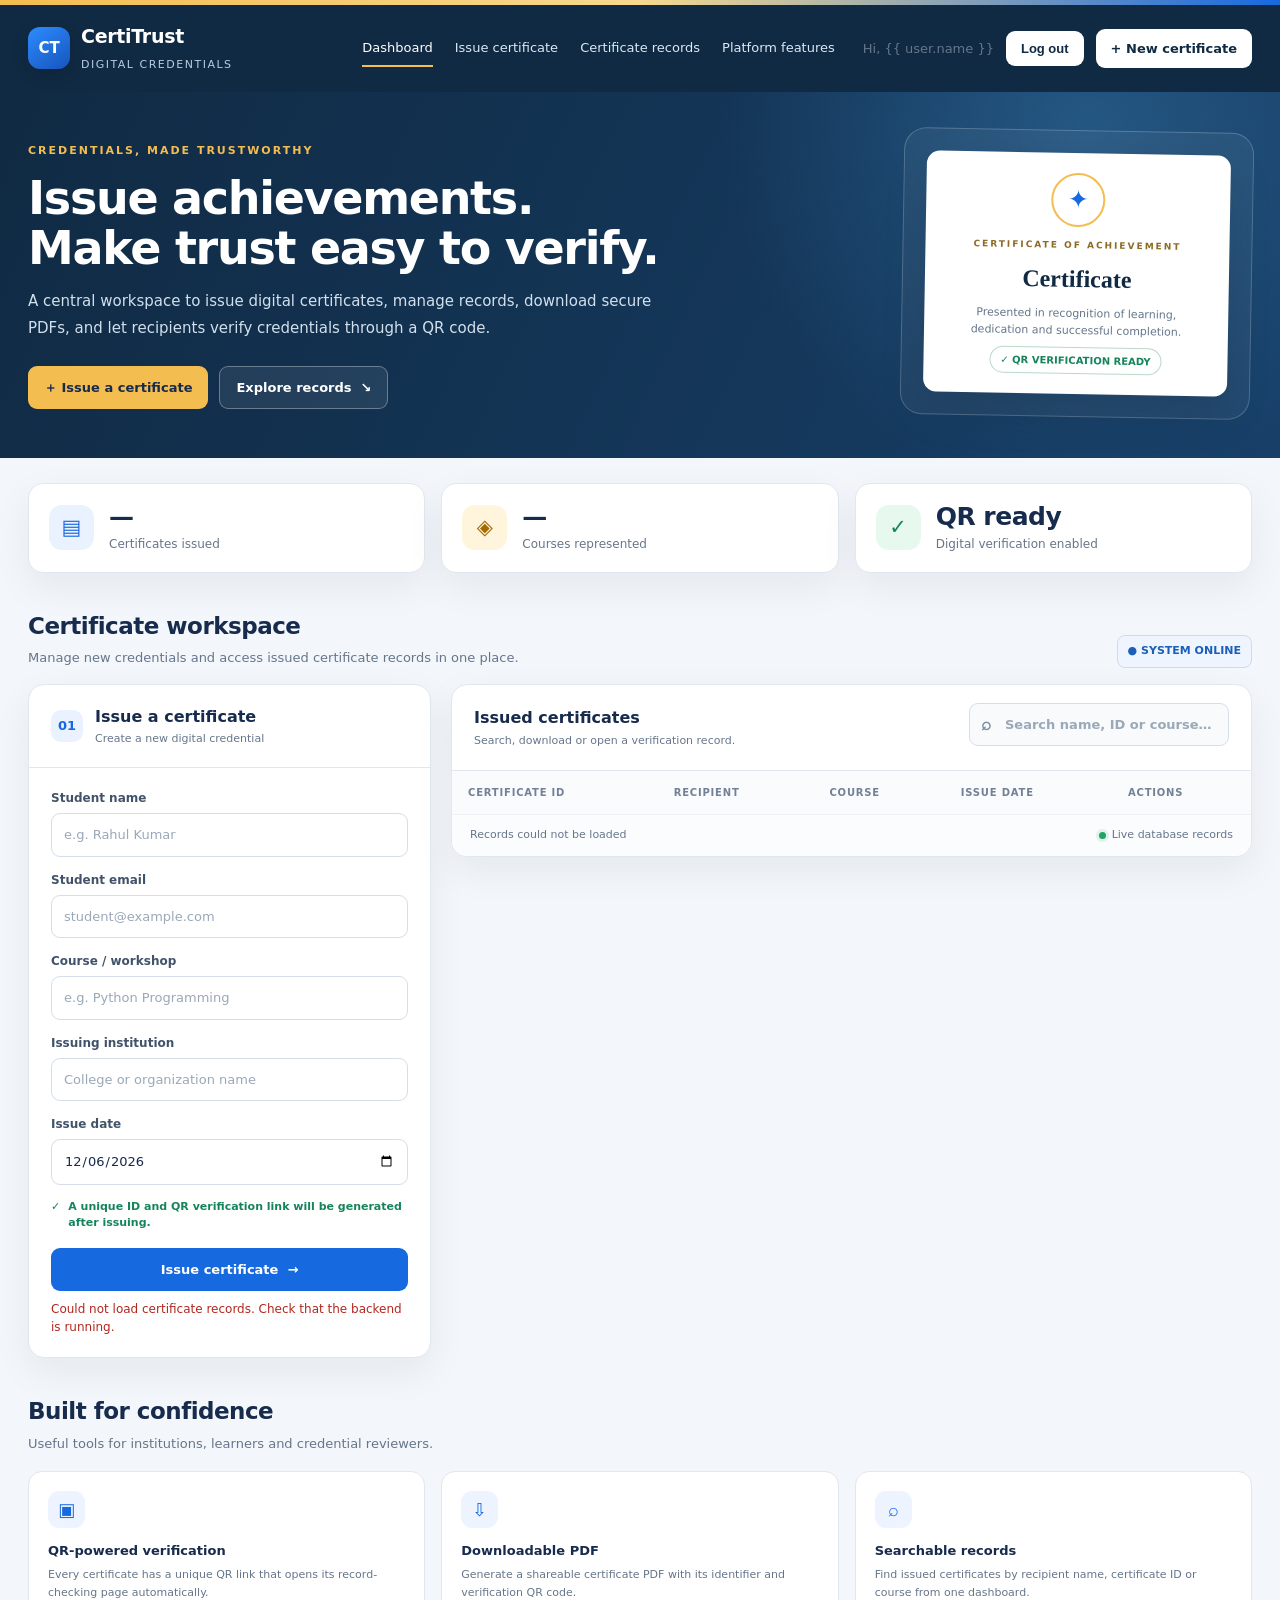
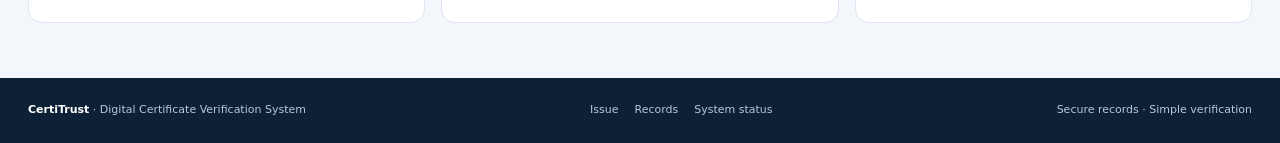
==== commit 935d6bac: "Add login, certificate issuing, QR codes and public verification" ====
--- a/templates/issue.html
+++ b/templates/issue.html
@@ -1,7 +1,6 @@
 <!doctype html>
 <html lang="en">
 <head>
-<<<<<<< HEAD
   <meta charset="utf-8"><meta name="viewport" content="width=device-width, initial-scale=1">
   <meta name="theme-color" content="#102a43">
   <title>CertiTrust | Certificate Management</title>
@@ -15,11 +14,11 @@
     .workspace{display:grid;grid-template-columns:minmax(300px,.78fr) minmax(0,1.55fr);gap:20px;align-items:start}.panel{background:var(--card);border:1px solid var(--line);border-radius:16px;box-shadow:var(--shadow);overflow:hidden}.panel-head{padding:20px 22px;border-bottom:1px solid var(--line);display:flex;align-items:center;gap:12px}.panel-head .step{display:grid;place-items:center;width:32px;height:32px;border-radius:10px;background:#eaf2ff;color:var(--blue);font-size:13px;font-weight:900}.panel-head h3{font-size:16px;margin:0}.panel-head p{font-size:11px;color:var(--muted);margin:2px 0 0}.panel-body{padding:21px 22px}.field{margin-bottom:14px}label{display:block;font-size:12px;font-weight:750;margin-bottom:6px;color:#40536b}input{width:100%;padding:11px 12px;border:1px solid #d4deea;border-radius:9px;font:inherit;font-size:13px;background:#fff;color:var(--ink);transition:border .15s,box-shadow .15s}input:focus{outline:none;border-color:var(--blue);box-shadow:0 0 0 3px #1769e01a}input::placeholder{color:#9aa8b8}.form-note{display:flex;gap:8px;align-items:start;font-size:11px;color:var(--muted);line-height:1.5;margin:8px 0 16px}.form-note span{color:var(--green);font-weight:900}.submit{width:100%;background:var(--blue);color:white;padding:12px}.submit:hover{background:var(--blue2)}.msg{font-size:12px;color:#b3261e;min-height:17px;margin-top:9px}.result{margin-top:14px;padding:14px;border:1px solid #cbe8d5;background:#f0fbf4;border-radius:12px;text-align:center}.result h3{margin:0 0 5px;color:var(--green);font-size:14px}.result .mono{font-family:ui-monospace,Consolas,monospace;font-size:12px;overflow-wrap:anywhere}.result img{display:block;margin:12px auto;border:1px solid var(--line);border-radius:9px;padding:5px;background:#fff}.actions{display:flex;gap:7px;justify-content:center;flex-wrap:wrap}.button.small{padding:8px 10px;font-size:11px}.button.outline{background:#fff;color:var(--navy);border:1px solid #bdcadd}
     .list-head{display:flex;justify-content:space-between;align-items:center;gap:14px;padding:18px 22px;border-bottom:1px solid var(--line)}.list-title{font-size:16px;font-weight:800}.list-subtitle{font-size:11px;color:var(--muted);margin-top:3px}.search{position:relative;width:min(100%,260px)}.search input{padding-left:35px;background:#f8fafc}.search-icon{position:absolute;left:12px;top:9px;color:#7b8da1;font-size:17px}.table-wrap{overflow:auto}table{width:100%;border-collapse:collapse;white-space:nowrap}th,td{text-align:left;padding:14px 16px;border-bottom:1px solid #edf1f6;vertical-align:middle}th{background:#f9fbfd;color:#738195;font-size:10px;letter-spacing:.8px;text-transform:uppercase;font-weight:850}td{font-size:12px;color:#30445c}tbody tr:hover{background:#f8fbff}.mono{font-family:ui-monospace,Consolas,monospace;font-size:11px}.name-cell{font-weight:750;color:#203b5a}.course-pill{display:inline-block;background:#eef4fb;color:#365b84;border-radius:6px;padding:4px 7px;font-size:10px;font-weight:750}.row-actions{display:flex;gap:6px}.empty{padding:35px 16px;text-align:center;color:var(--muted);font-size:13px}.empty strong{display:block;color:var(--ink);margin-bottom:4px}.table-foot{display:flex;align-items:center;justify-content:space-between;gap:10px;padding:12px 18px;color:var(--muted);font-size:11px;background:#fbfcfe}.table-foot .live{display:inline-flex;align-items:center;gap:6px}.dot{width:7px;height:7px;border-radius:50%;background:#20a464;box-shadow:0 0 0 3px #20a46420}
     .features{display:grid;grid-template-columns:repeat(3,minmax(0,1fr));gap:16px;margin-top:18px}.feature{padding:19px;background:#fff;border:1px solid var(--line);border-radius:14px}.feature-icon{width:37px;height:37px;border-radius:11px;display:grid;place-items:center;background:#edf4ff;color:var(--blue);font-size:18px}.feature h3{margin:13px 0 5px;font-size:13px}.feature p{margin:0;color:var(--muted);font-size:11px;line-height:1.7}.footer{background:#0c2135;color:#b8c8d9;padding:24px 28px}.footer-inner{max-width:1320px;margin:auto;display:flex;justify-content:space-between;align-items:center;gap:15px;font-size:11px}.footer strong{color:white}.footer-links{display:flex;gap:16px}.footer a:hover{color:white}
-    @media(max-width:980px){.hero-inner{grid-template-columns:1fr .65fr}.workspace{grid-template-columns:1fr}.navlinks{gap:12px}.brand{min-width:auto}}@media(max-width:700px){.nav-inner{padding:14px 18px;flex-wrap:wrap}.navlinks{order:3;width:100%;overflow:auto;margin:0}.nav-cta{margin-left:auto}.hero-inner{grid-template-columns:1fr;padding:31px 20px}.hero-art{display:none}.container{padding:20px 16px 40px}.stats{grid-template-columns:1fr}.section-heading{align-items:start;flex-direction:column}.features{grid-template-columns:1fr}.list-head{align-items:start;flex-direction:column}.search{width:100%}.panel-body{padding:17px}.panel-head{padding:17px}.footer-inner{flex-direction:column;align-items:start}.workspace{gap:15px}}
-  
+    @media (max-width:980px){.hero-inner{grid-template-columns:1fr .65fr}.workspace{grid-template-columns:1fr}.navlinks{gap:12px}.brand{min-width:auto}}
+    @media (max-width:700px){.nav-inner{padding:14px 18px;flex-wrap:wrap}.navlinks{order:3;width:100%;overflow:auto;margin:0}.nav-cta{margin-left:auto}.hero-inner{grid-template-columns:1fr;padding:31px 20px}.hero-art{display:none}.container{padding:20px 16px 40px}.stats{grid-template-columns:1fr}.section-heading{align-items:start;flex-direction:column}.features{grid-template-columns:1fr}.list-head{align-items:start;flex-direction:column}.search{width:100%}.panel-body{padding:17px}.panel-head{padding:17px}.footer-inner{flex-direction:column;align-items:start}.workspace{gap:15px}}
+
     .account-links{display:flex;align-items:center;gap:10px;font-size:13px;color:var(--muted)}.account-links form{margin:0}.account-links button{border:1px solid var(--line);background:#fff;color:var(--navy);padding:9px 12px;border-radius:9px;font-weight:700}
-    @media(max-width:760px){.nav-inner{flex-wrap:wrap;gap:12px;padding:12px 16px}.navlinks{order:3;width:100%;overflow-x:auto;white-space:nowrap;gap:18px;padding-bottom:4px}.nav-cta{font-size:12px;padding:9px 11px}.user-chip{display:none}.hero-inner{grid-template-columns:1fr!important;padding:30px 18px!important}.hero-art{display:none!important}.container{padding-left:14px!important;padding-right:14px!important}.workspace{grid-template-columns:1fr!important}.panel{min-width:0}.table-wrap{overflow-x:auto}.table-wrap table{min-width:650px}.stats{grid-template-columns:1fr!important;gap:10px}.section-heading{align-items:flex-start;gap:12px;flex-direction:column}.list-head{align-items:stretch!important}.search{width:100%!important}.footer-inner{gap:12px;padding:18px!important}.account-links{margin-left:auto}}
-
+    @media (max-width:760px){.nav-inner{flex-wrap:wrap;gap:12px;padding:12px 16px}.navlinks{order:3;width:100%;overflow-x:auto;white-space:nowrap;gap:18px;padding-bottom:4px}.nav-cta{font-size:12px;padding:9px 11px}.user-chip{display:none}.hero-inner{grid-template-columns:1fr!important;padding:30px 18px!important}.hero-art{display:none!important}.container{padding-left:14px!important;padding-right:14px!important}.workspace{grid-template-columns:1fr!important}.panel{min-width:0}.table-wrap{overflow-x:auto}.table-wrap table{min-width:650px}.stats{grid-template-columns:1fr!important;gap:10px}.section-heading{align-items:flex-start;gap:12px;flex-direction:column}.list-head{align-items:stretch!important}.search{width:100%!important}.footer-inner{gap:12px;padding:18px!important}.account-links{margin-left:auto}}
   </style>
 </head>
 <body>
@@ -82,191 +81,4 @@
     setDefaultDate(); loadList();
   </script>
 </body>
-</html>
-=======
-  <meta charset="utf-8">
-  <meta name="viewport" content="width=device-width, initial-scale=1">
-  <title>Issue Certificates</title>
-  <style>
-    :root {
-      --navy: #1f3a5f; --gold: #b8923b; --bg: #f5f6f8; --card: #ffffff;
-      --text: #1d2733; --muted: #5b6470; --line: #e2e5ea;
-      --ok: #1d7a46; --err: #b3261e;
-    }
-    * { box-sizing: border-box; }
-    body { margin: 0; font-family: system-ui, -apple-system, "Segoe UI", Roboto, sans-serif;
-           background: var(--bg); color: var(--text); line-height: 1.45; }
-    header { background: var(--navy); color: #fff; padding: 20px 24px; border-bottom: 4px solid var(--gold); }
-    header h1 { margin: 0; font-size: 1.3rem; }
-    header p { margin: 4px 0 0; opacity: .8; font-size: .9rem; }
-    main { max-width: 1040px; margin: 24px auto; padding: 0 16px; display: grid; gap: 24px;
-           grid-template-columns: minmax(0, 1fr); align-items: start; }
-    @media (min-width: 860px) { main { grid-template-columns: 340px minmax(0, 1fr); } }
-    .card { background: var(--card); border: 1px solid var(--line); border-radius: 12px; padding: 20px; }
-    h2 { margin: 0 0 14px; font-size: 1.05rem; color: var(--navy); }
-    label { display: block; font-size: .82rem; font-weight: 600; margin: 12px 0 4px; color: var(--muted); }
-    input { width: 100%; padding: 9px 11px; border: 1px solid var(--line); border-radius: 8px;
-            font: inherit; background: #fff; color: var(--text); }
-    input:focus { outline: 2px solid var(--gold); outline-offset: 1px; border-color: var(--gold); }
-    .btn { display: inline-block; padding: 9px 16px; border: 0; border-radius: 8px; background: var(--navy);
-           color: #fff; font: inherit; font-weight: 600; text-decoration: none; cursor: pointer; }
-    .btn:hover { background: #162b47; }
-    .btn:disabled { opacity: .6; cursor: wait; }
-    .btn.secondary { background: #fff; color: var(--navy); border: 1px solid var(--navy); }
-    .btn.secondary:hover { background: #eef2f7; }
-    .btn.small { padding: 5px 10px; font-size: .82rem; }
-    form .btn { width: 100%; margin-top: 18px; }
-    .msg { margin-top: 12px; font-size: .9rem; color: var(--err); min-height: 1.2em; }
-    #result { margin-top: 18px; padding-top: 16px; border-top: 1px dashed var(--line); text-align: center; }
-    #result h3 { margin: 0 0 6px; color: var(--ok); font-size: 1rem; }
-    #result img { margin: 10px 0; border: 1px solid var(--line); border-radius: 8px; padding: 6px; background: #fff; }
-    .actions { display: flex; gap: 8px; justify-content: center; flex-wrap: wrap; }
-    .mono { font-family: ui-monospace, Consolas, monospace; font-size: .85rem; word-break: break-all; }
-    .table-wrap { overflow-x: auto; }
-    table { width: 100%; border-collapse: collapse; font-size: .9rem; }
-    th, td { text-align: left; padding: 10px 8px; border-bottom: 1px solid var(--line); vertical-align: middle; }
-    th { font-size: .75rem; text-transform: uppercase; letter-spacing: .04em; color: var(--muted); }
-    td.row-actions { white-space: nowrap; display: flex; gap: 6px; }
-    #empty { color: var(--muted); text-align: center; padding: 24px 0 8px; }
-  </style>
-</head>
-<body>
-  <header>
-    <h1>Certificate Issuing</h1>
-    <p>Issue a certificate, then download it as a PDF with a verification QR code.</p>
-  </header>
-
-  <main>
-    <section class="card">
-      <h2>New certificate</h2>
-      <form id="issue-form" autocomplete="off">
-        <label for="name">Student name</label>
-        <input id="name" name="name" required maxlength="120">
-
-        <label for="email">Student email</label>
-        <input id="email" name="email" type="email" required maxlength="160">
-
-        <label for="course_name">Course / workshop</label>
-        <input id="course_name" name="course_name" required maxlength="160">
-
-        <label for="issued_by">Issued by</label>
-        <input id="issued_by" name="issued_by" required maxlength="160">
-
-        <label for="issue_date">Issue date</label>
-        <input id="issue_date" name="issue_date" type="date" required>
-
-        <button class="btn" type="submit">Issue certificate</button>
-        <div class="msg" id="msg" role="alert"></div>
-      </form>
-      <div id="result" hidden></div>
-    </section>
-
-    <section class="card">
-      <h2>Issued certificates</h2>
-      <div class="table-wrap">
-        <table>
-          <thead>
-            <tr><th>ID</th><th>Name</th><th>Course</th><th>Date</th><th></th></tr>
-          </thead>
-          <tbody id="rows"></tbody>
-        </table>
-      </div>
-      <p id="empty" hidden>No certificates yet. Issue the first one.</p>
-    </section>
-  </main>
-
-  <script>
-    const $ = (selector) => document.querySelector(selector);
-    const form = $("#issue-form");
-    const msg = $("#msg");
-    const result = $("#result");
-    const rows = $("#rows");
-    const empty = $("#empty");
-
-    // Build elements with textContent only, so names typed by users can never inject HTML.
-    function el(tag, props = {}, ...children) {
-      const node = Object.assign(document.createElement(tag), props);
-      children.forEach((child) => node.append(child));
-      return node;
-    }
-
-    function setDefaultDate() {
-      const local = new Date(Date.now() - new Date().getTimezoneOffset() * 60000);
-      $("#issue_date").value = local.toISOString().slice(0, 10);
-    }
-
-    function setMessage(text) {
-      msg.textContent = text || "";
-    }
-
-    function showResult(id) {
-      const enc = encodeURIComponent(id);
-      result.replaceChildren(
-        el("h3", { textContent: "Certificate issued" }),
-        el("div", { className: "mono", textContent: id }),
-        el("img", { src: `/certificates/${enc}/qr.svg`, alt: `QR code for ${id}`, width: 140, height: 140 }),
-        el("div", { className: "actions" },
-          el("a", { className: "btn", href: `/certificates/${enc}/pdf`, textContent: "Download PDF" }),
-          el("a", { className: "btn secondary", href: `/certificates/${enc}/preview`,
-                    target: "_blank", rel: "noopener", textContent: "Preview" })
-        )
-      );
-      result.hidden = false;
-    }
-
-    async function loadList() {
-      try {
-        const res = await fetch("/certificates");
-        const list = await res.json();
-        rows.replaceChildren(...list.map((c) => {
-          const enc = encodeURIComponent(c.certificate_id);
-          return el("tr", {},
-            el("td", { className: "mono", textContent: c.certificate_id }),
-            el("td", { textContent: c.name }),
-            el("td", { textContent: c.course_name }),
-            el("td", { textContent: c.issue_date }),
-            el("td", { className: "row-actions" },
-              el("a", { className: "btn small", href: `/certificates/${enc}/pdf`, textContent: "PDF" }),
-              el("a", { className: "btn small secondary", href: `/certificates/${enc}/preview`,
-                        target: "_blank", rel: "noopener", textContent: "View" })
-            )
-          );
-        }));
-        empty.hidden = list.length > 0;
-      } catch (err) {
-        setMessage("Could not load the certificate list.");
-      }
-    }
-
-    form.addEventListener("submit", async (event) => {
-      event.preventDefault();
-      setMessage("");
-      const button = form.querySelector("button[type=submit]");
-      button.disabled = true;
-      button.textContent = "Issuing...";
-      try {
-        const res = await fetch("/certificates", {
-          method: "POST",
-          headers: { "Content-Type": "application/json" },
-          body: JSON.stringify(Object.fromEntries(new FormData(form))),
-        });
-        const data = await res.json();
-        if (!res.ok) throw new Error(data.error || "Could not issue the certificate.");
-        showResult(data.certificate_id);
-        form.reset();
-        setDefaultDate();
-        await loadList();
-      } catch (err) {
-        setMessage(err.message);
-      } finally {
-        button.disabled = false;
-        button.textContent = "Issue certificate";
-      }
-    });
-
-    setDefaultDate();
-    loadList();
-  </script>
-</body>
-</html>
->>>>>>> 21ecc1c83ddf9d9674b32ef06d00a701d297e60c
+</html>
